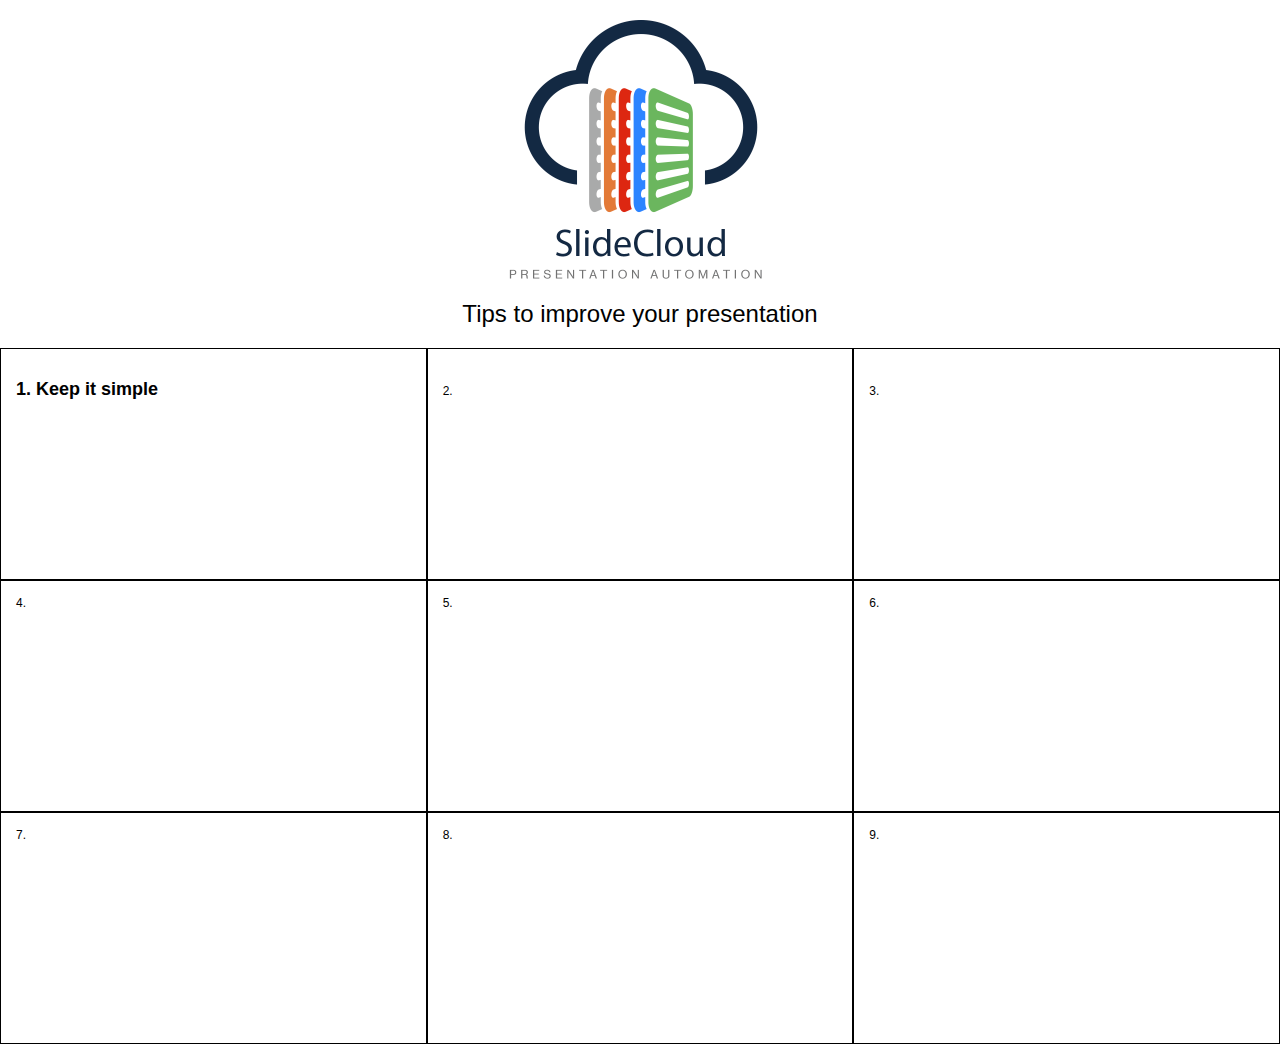
==== www/index.html @ dfdebab3 "Initial commit" ====
<!DOCTYPE html>
<html>
    <head>
        <meta charset="utf-8" />
        <meta name="format-detection" content="telephone=no" />
        <meta name="msapplication-tap-highlight" content="no" />
        <!-- WARNING: for iOS 7, remove the width=device-width and height=device-height attributes. See https://issues.apache.org/jira/browse/CB-4323 -->
        <meta name="viewport" content="user-scalable=no, initial-scale=1, maximum-scale=1, minimum-scale=1, width=device-width, height=device-height, target-densitydpi=device-dpi" />
        <link rel="stylesheet" type="text/css" href="css/index.css" />
        <title>SlideCloud</title>
    </head>
    <body>
		<div class="main">	
			<div>
				<img class="main-logo" src="img/slidecloud.png" srcset="img/slidecloud.png 1x , img/slidecloud@2x.png 2x" />
				<h1>Tips to improve your presentation</h1>
			</div>
					
			<div class="grid">
				<div class="grid-row">
					<div class="grid-cell">
						<h2>1. Keep it simple</h2>
						<div class="overlay">
							<div class="overlay-inner">
								<h2>1. Keep it simple</h2>
								<p>Lorem Ipsum is simply dummy text of the printing and typesetting industry. Lorem Ipsum has been the industry's standard dummy text ever since the 1500s, when an unknown printer took a galley of type and scrambled it to make a type specimen book. It has survived not only five centuries, but also the leap into electronic typesetting, remaining essentially unchanged. It was popularised in the 1960s with the release of Letraset sheets containing Lorem Ipsum passages, and more recently with desktop publishing software like Aldus PageMaker including versions of Lorem Ipsum.</p>
							</div>
						</div>
					</div>
					<div class="grid-cell">2.</div>
					<div class="grid-cell">3.</div>
				</div>
				<div class="grid-row">
					<div class="grid-cell">4.</div>
					<div class="grid-cell">5.</div>
					<div class="grid-cell">6.</div>
				</div>
				<div class="grid-row">
					<div class="grid-cell">7.</div>
					<div class="grid-cell">8.</div>
					<div class="grid-cell">9.</div>
				</div>
			</div>
			
			
			
		</div>
		
        <script type="text/javascript" src="cordova.js"></script>
		<script type="text/javascript" src="js/jquery-1.12.1.min.js"></script>
        <script type="text/javascript" src="js/app.js"></script>
    </body>
</html>
---- www/css/index.css ----
/*
 * Licensed to the Apache Software Foundation (ASF) under one
 * or more contributor license agreements.  See the NOTICE file
 * distributed with this work for additional information
 * regarding copyright ownership.  The ASF licenses this file
 * to you under the Apache License, Version 2.0 (the
 * "License"); you may not use this file except in compliance
 * with the License.  You may obtain a copy of the License at
 *
 * http://www.apache.org/licenses/LICENSE-2.0
 *
 * Unless required by applicable law or agreed to in writing,
 * software distributed under the License is distributed on an
 * "AS IS" BASIS, WITHOUT WARRANTIES OR CONDITIONS OF ANY
 * KIND, either express or implied.  See the License for the
 * specific language governing permissions and limitations
 * under the License.
 */
* {
    -webkit-tap-highlight-color: rgba(0,0,0,0); /* make transparent link selection, adjust last value opacity 0 to 1.0 */
}

body {
    -webkit-touch-callout: none;                /* prevent callout to copy image, etc when tap to hold */
    -webkit-text-size-adjust: none;             /* prevent webkit from resizing text to fit */
    -webkit-user-select: none;                  /* prevent copy paste, to allow, change 'none' to 'text' */
    background-attachment:fixed;
    font-family:'HelveticaNeue-Light', 'HelveticaNeue', Helvetica, Arial, sans-serif;
    font-size:12px;
    height:100%;
    margin:0px;
    padding:0px;
    width:100%;
}


.main-logo{
	margin: 0 auto;display:block;
	width: 300px;
	height: 300px;
}

.grid{
	margin-top:20px;
}

.grid-row{
	display:table;
	width:100%;
}

.grid-cell{
	display:table-cell;
	width: 33%;
	height: 200px;
	border: 1px solid black;
	padding: 15px;
}

.overlay{
	position: absolute;
	top:0;
	left:0;
	width: 100%;
	height: 100%;
	background-color: rgba(0,0,0,0.4);
	z-index: 99;
	display:none;
}

.overlay-inner{
	margin: auto;
	margin-top: 300px;
	width: 80%;
	height: 60%;
	border: 1px solid black;
	background-color: #fff;
	padding: 20px;
}

/* Landscape layout (with min-width) */
@media screen and (min-aspect-ratio: 1/1) and (min-width:400px) {
	
}

h1 {
    font-size:24px;
    font-weight:normal;
    margin:0px;
    overflow:visible;
    padding:0px;
    text-align:center;
}
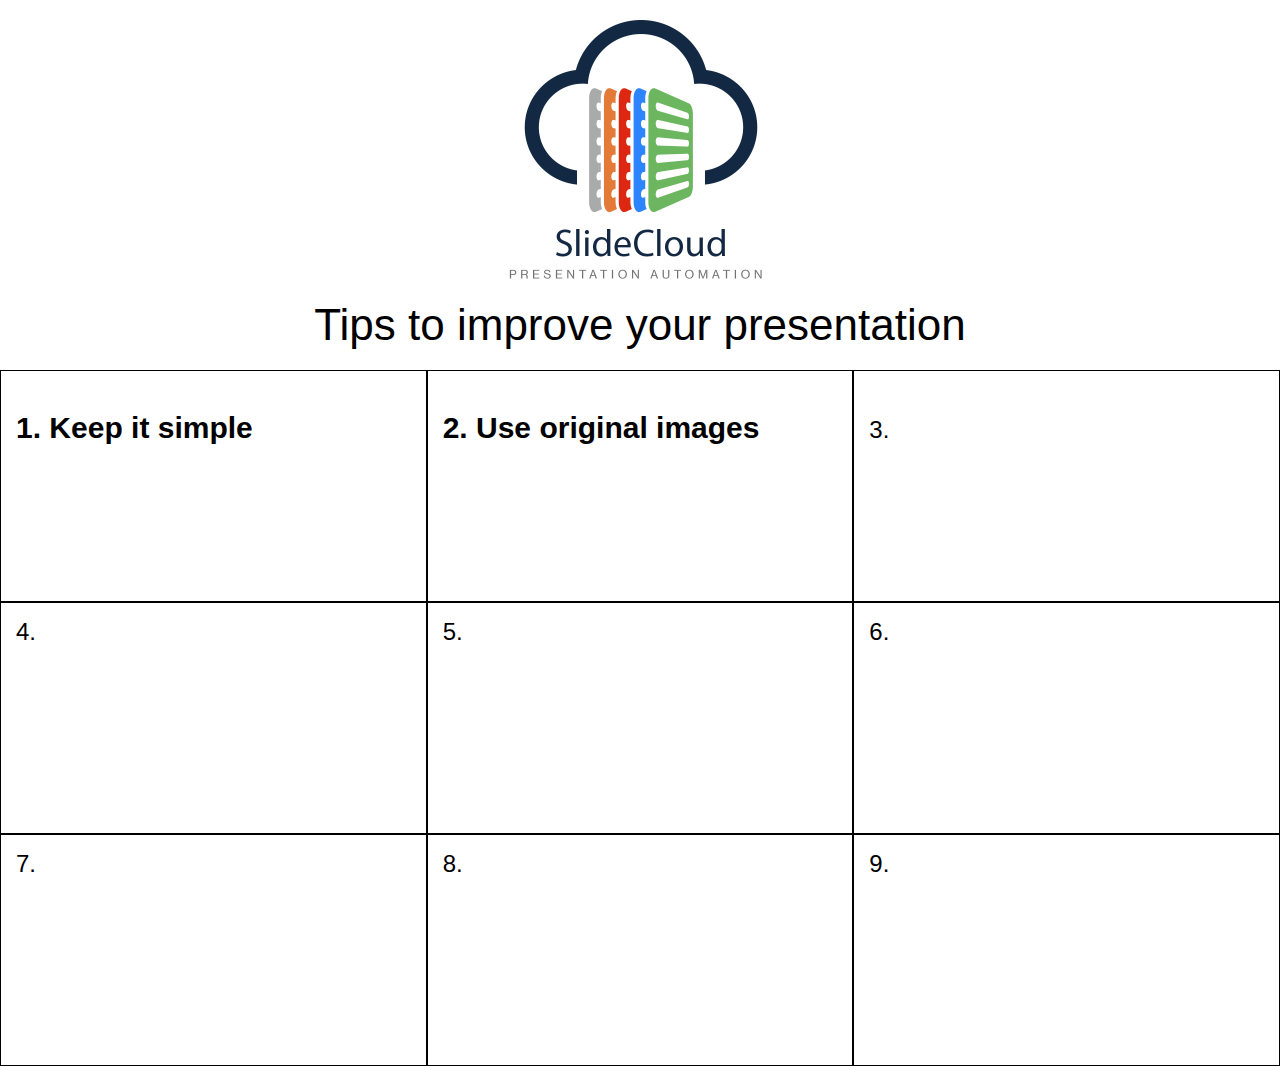
==== commit b9cc5b65: "Bigger fonts, more copy" ====
--- a/www/index.html
+++ b/www/index.html
@@ -23,11 +23,21 @@
 						<div class="overlay">
 							<div class="overlay-inner">
 								<h2>1. Keep it simple</h2>
-								<p>Lorem Ipsum is simply dummy text of the printing and typesetting industry. Lorem Ipsum has been the industry's standard dummy text ever since the 1500s, when an unknown printer took a galley of type and scrambled it to make a type specimen book. It has survived not only five centuries, but also the leap into electronic typesetting, remaining essentially unchanged. It was popularised in the 1960s with the release of Letraset sheets containing Lorem Ipsum passages, and more recently with desktop publishing software like Aldus PageMaker including versions of Lorem Ipsum.</p>
+								<p>Can you get your message across with as few slides as possible?</p>
+								<p>For some presentations, the ideal number of slides might be none at all.</p>
 							</div>
 						</div>
 					</div>
-					<div class="grid-cell">2.</div>
+					<div class="grid-cell">
+						<h2>2. Use original images</h2>
+						<div class="overlay">
+							<div class="overlay-inner">
+								<h2>2. Use original images</h2>
+								<p>Certain images are over-used in presenations.</p>
+								<p>Pictures of Gears, Arhcery targets, Handshakes and People holding hands around a globe are all too common.</p>
+							</div>
+						</div>
+					</div>
 					<div class="grid-cell">3.</div>
 				</div>
 				<div class="grid-row">
@@ -49,5 +59,9 @@
         <script type="text/javascript" src="cordova.js"></script>
 		<script type="text/javascript" src="js/jquery-1.12.1.min.js"></script>
         <script type="text/javascript" src="js/app.js"></script>
+        <script type="text/javascript" src="js/index.js"></script>
+		<script type="text/javascript">
+            app.initialize();
+        </script>
     </body>
 </html>
--- a/www/css/index.css
+++ b/www/css/index.css
@@ -26,7 +26,7 @@
     -webkit-user-select: none;                  /* prevent copy paste, to allow, change 'none' to 'text' */
     background-attachment:fixed;
     font-family:'HelveticaNeue-Light', 'HelveticaNeue', Helvetica, Arial, sans-serif;
-    font-size:12px;
+    font-size:24px;
     height:100%;
     margin:0px;
     padding:0px;
@@ -75,7 +75,7 @@
 	height: 60%;
 	border: 1px solid black;
 	background-color: #fff;
-	padding: 20px;
+	padding: 20px 40px;
 }
 
 /* Landscape layout (with min-width) */
@@ -84,10 +84,14 @@
 }
 
 h1 {
-    font-size:24px;
+    font-size:44px;
     font-weight:normal;
     margin:0px;
     overflow:visible;
     padding:0px;
     text-align:center;
 }
+
+h2{
+	font-size:30px;
+}
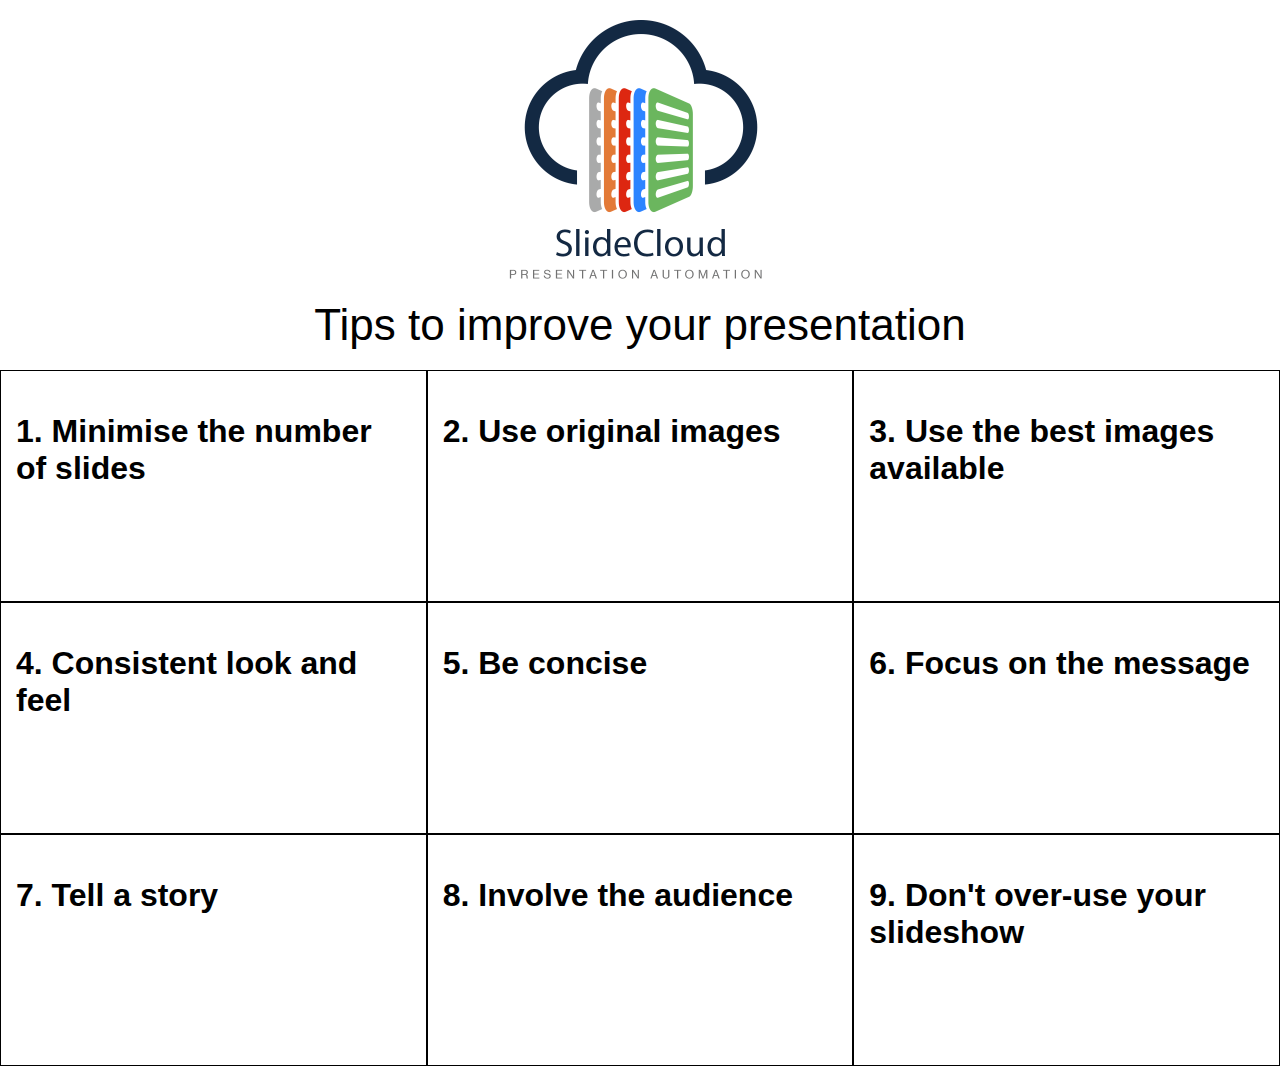
==== commit 556f1ef9: "More copy" ====
--- a/www/index.html
+++ b/www/index.html
@@ -19,10 +19,10 @@
 			<div class="grid">
 				<div class="grid-row">
 					<div class="grid-cell">
-						<h2>1. Keep it simple</h2>
+						<h2>1. Minimise the number of slides</h2>
 						<div class="overlay">
 							<div class="overlay-inner">
-								<h2>1. Keep it simple</h2>
+								<h2>1. Minimise the number of slides</h2>
 								<p>Can you get your message across with as few slides as possible?</p>
 								<p>For some presentations, the ideal number of slides might be none at all.</p>
 							</div>
@@ -32,23 +32,96 @@
 						<h2>2. Use original images</h2>
 						<div class="overlay">
 							<div class="overlay-inner">
-								<h2>2. Use original images</h2>
-								<p>Certain images are over-used in presenations.</p>
+								<h2>2. Avoid over-used images</h2>
+								<p>Certain images are over-used in presenations, which can lead to your audience quickly losing interest.</p>
 								<p>Pictures of Gears, Arhcery targets, Handshakes and People holding hands around a globe are all too common.</p>
 							</div>
 						</div>
 					</div>
-					<div class="grid-cell">3.</div>
+					<div class="grid-cell">
+						<h2>3. Use the best images available </h2>
+						<div class="overlay">
+							<div class="overlay-inner">
+								<h2>3. Use the best images available </h2>
+								<p>It is estimated that 85% of the photos used in presentations are taken from Google Images.</p>
+								<p>But did you know that Getty Images has made large numbers of professional photographs available for free?</p>
+								<p>If your presentation relies on imagery, there is no excuse for not finding great pictures.</p>
+							</div>
+						</div>
+					</div>
+				</div>
+				
+				<div class="grid-row">
+					<div class="grid-cell">
+						<h2>4. Consistent look and feel</h2>
+						<div class="overlay">
+							<div class="overlay-inner">
+								<h2>4. Consistent look and feel</h2>
+								<p>An inconsistent look and feel can distract users from the message of your presentation.</p>
+							</div>
+						</div>
+						
+					</div>
+					<div class="grid-cell">
+						<h2>5. Be concise</h2>
+						<div class="overlay">
+							<div class="overlay-inner">
+								<h2>5. Be concise</h2>							
+								<p>Try to communicate points using as little text as possible.</p>
+								<p>This will also allow you to use a suitably large font to ensure that your slides are readable.</p>
+							</div>
+						</div>
+					</div>
+					<div class="grid-cell">
+						<h2>6. Focus on the message</h2>
+						<div class="overlay">
+							<div class="overlay-inner">
+								<h2>6. Focus on the message</h2>
+								<p>Consider the message that you want you audience to retain, focus your effort on conveying it.</p>
+								<p>Use images for illustration only. Any design elements that distract from the message should not be used.</p>
+							</div>
+						</div>
+					</div>
 				</div>
 				<div class="grid-row">
-					<div class="grid-cell">4.</div>
-					<div class="grid-cell">5.</div>
-					<div class="grid-cell">6.</div>
-				</div>
-				<div class="grid-row">
-					<div class="grid-cell">7.</div>
-					<div class="grid-cell">8.</div>
-					<div class="grid-cell">9.</div>
+					<div class="grid-cell">
+						<h2>7. Tell a story</h2>
+						<div class="overlay">
+							<div class="overlay-inner">
+								<h2>7. Tell a story</h2>
+								
+								<p>If you can use stories in your presentation, your audience is more likely to engage and to remember your points afterwards.</p> 
+								<p>Including stories in your presentation is helpful, but ideally your whole presentation should act like a story.</p>
+							</div>
+						</div>
+					
+					</div>
+					<div class="grid-cell">
+						<h2>8. Involve the audience</h2>
+						<div class="overlay">
+							<div class="overlay-inner">
+								<h2>8. Involve the audience</h2>
+								
+								<p>The audience is more likely to engage with your presentation as active participants rather than listeners.</p>
+								<p>Presentation is not theatre; don't be afraid to break the fourth wall.</p>
+								<p>There are many ways to invlove the audience, from a simple show of hands, to role playing and group exercises.</p>
+								
+							</div>
+						</div>
+					</div>
+					<div class="grid-cell">
+						<h2>9. Don't over-use your slideshow</h2>
+						<div class="overlay">
+							<div class="overlay-inner">
+								<h2>9. Don't over-use your slideshow</h2>
+								
+								<p>Remember that your slideshow should support your presentation, not be the presentation itself.</p>
+								<p>There are many other factors to consider, such as vocal delivery, body language and use of activities.</p>
+								<p>TED's most viewed talk of all time hasn't a single slide, and many of TED's most successful talks have a focus on what's said, not seen</p>
+								
+							</div>
+						</div>
+					</div>
 				</div>
 			</div>
 			
--- a/www/css/index.css
+++ b/www/css/index.css
@@ -26,7 +26,7 @@
     -webkit-user-select: none;                  /* prevent copy paste, to allow, change 'none' to 'text' */
     background-attachment:fixed;
     font-family:'HelveticaNeue-Light', 'HelveticaNeue', Helvetica, Arial, sans-serif;
-    font-size:24px;
+    font-size:28px;
     height:100%;
     margin:0px;
     padding:0px;
@@ -72,7 +72,7 @@
 	margin: auto;
 	margin-top: 300px;
 	width: 80%;
-	height: 60%;
+	height: 40%;
 	border: 1px solid black;
 	background-color: #fff;
 	padding: 20px 40px;
@@ -93,5 +93,5 @@
 }
 
 h2{
-	font-size:30px;
+	font-size:32px;
 }
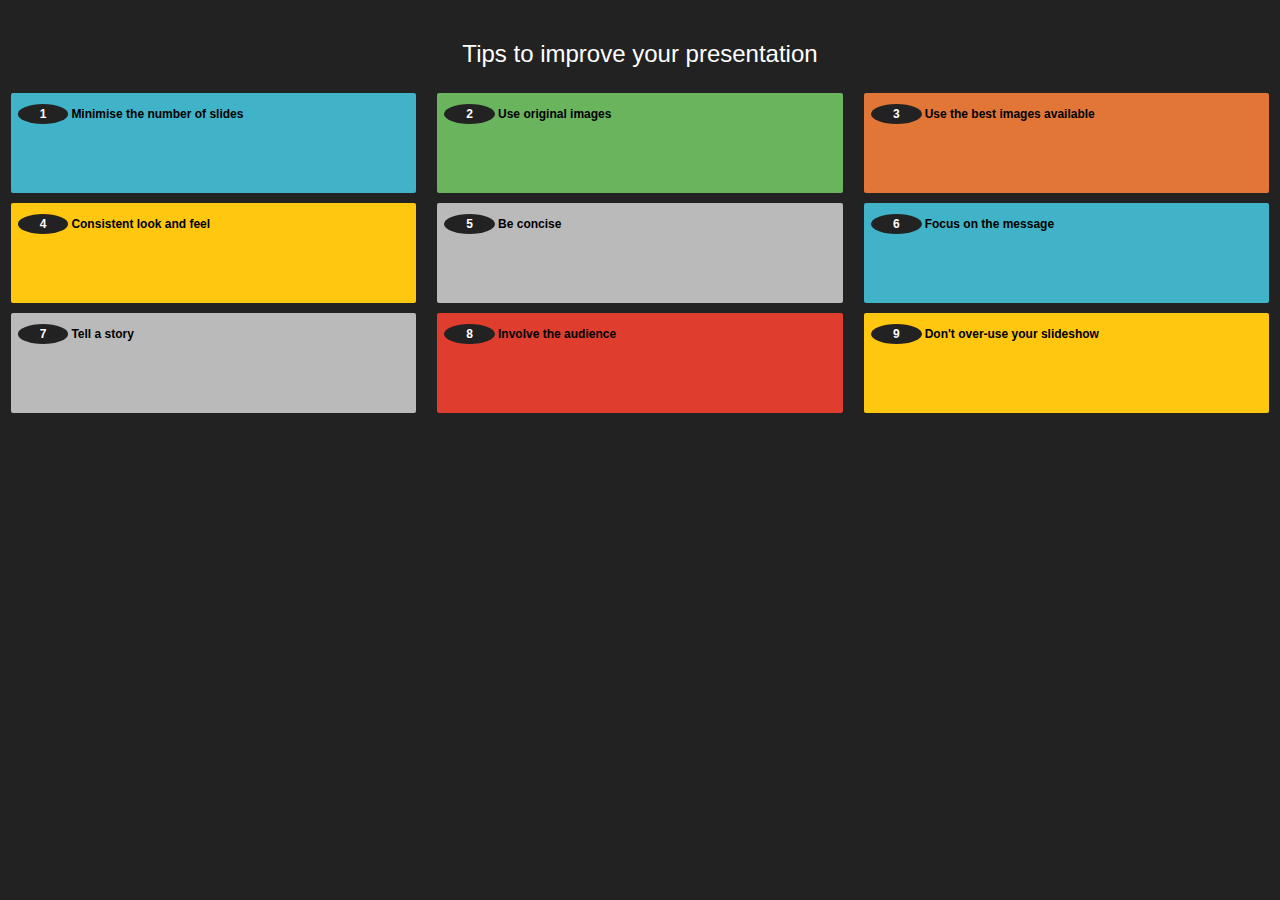
==== commit 32ce3c3a: "Added changes from Pete" ====
--- a/www/index.html
+++ b/www/index.html
@@ -1,4 +1,4 @@
-<!DOCTYPE html>
+﻿<!DOCTYPE html>
 <html>
     <head>
         <meta charset="utf-8" />
@@ -11,122 +11,129 @@
     </head>
     <body>
 		<div class="main">	
-			<div>
-				<img class="main-logo" src="img/slidecloud.png" srcset="img/slidecloud.png 1x , img/slidecloud@2x.png 2x" />
-				<h1>Tips to improve your presentation</h1>
-			</div>
 					
 			<div class="grid">
+                <h1>Tips to improve your presentation</h1>
 				<div class="grid-row">
 					<div class="grid-cell">
-						<h2>1. Minimise the number of slides</h2>
-						<div class="overlay">
-							<div class="overlay-inner">
-								<h2>1. Minimise the number of slides</h2>
-								<p>Can you get your message across with as few slides as possible?</p>
-								<p>For some presentations, the ideal number of slides might be none at all.</p>
-							</div>
-						</div>
+                        <div class="inner sky">
+                            <h2><span>1</span> Minimise the number of slides</h2>
+                            <div class="overlay">
+                                <div class="overlay-inner">
+                                    <h2>1. Minimise the number of slides</h2>
+                                    <p>Can you get your message across with as few slides as possible?</p>
+                                    <p>For some presentations, the ideal number of slides might be none at all.</p>
+                                </div>
+                            </div>
+                        </div>
 					</div>
 					<div class="grid-cell">
-						<h2>2. Use original images</h2>
-						<div class="overlay">
-							<div class="overlay-inner">
-								<h2>2. Avoid over-used images</h2>
-								<p>Certain images are over-used in presenations, which can lead to your audience quickly losing interest.</p>
-								<p>Pictures of Gears, Arhcery targets, Handshakes and People holding hands around a globe are all too common.</p>
-							</div>
-						</div>
+						<div class="inner green">
+                            <h2><span>2</span> Use original images</h2>
+						    <div class="overlay">
+							    <div class="overlay-inner">
+								    <h2>2. Avoid over-used images</h2>
+								    <p>Certain images are over-used in presenations, which can lead to your audience quickly losing interest.</p>
+								    <p>Pictures of Gears, Arhcery targets, Handshakes and People holding hands around a globe are all too common.</p>
+							    </div>
+						    </div>
+                        </div>
 					</div>
 					<div class="grid-cell">
-						<h2>3. Use the best images available </h2>
-						<div class="overlay">
-							<div class="overlay-inner">
-								<h2>3. Use the best images available </h2>
-								<p>It is estimated that 85% of the photos used in presentations are taken from Google Images.</p>
-								<p>But did you know that Getty Images has made large numbers of professional photographs available for free?</p>
-								<p>If your presentation relies on imagery, there is no excuse for not finding great pictures.</p>
-							</div>
-						</div>
-					</div>
+                        <div class="inner orange">
+                            <h2><span>3</span> Use the best images available </h2>
+                            <div class="overlay">
+                                <div class="overlay-inner">
+                                    <h2>3. Use the best images available </h2>
+                                    <p>It is estimated that 85% of the photos used in presentations are taken from Google Images.</p>
+                                    <p>But did you know that Getty Images has made large numbers of professional photographs available for free?</p>
+                                    <p>If your presentation relies on imagery, there is no excuse for not finding great pictures.</p>
+                                </div>
+                            </div>
+                        </div>
+                    </div>
 				</div>
 				
 				<div class="grid-row">
 					<div class="grid-cell">
-						<h2>4. Consistent look and feel</h2>
-						<div class="overlay">
-							<div class="overlay-inner">
-								<h2>4. Consistent look and feel</h2>
-								<p>An inconsistent look and feel can distract users from the message of your presentation.</p>
-							</div>
-						</div>
-						
-					</div>
+                        <div class="inner yellow">
+                            <h2><span>4</span> Consistent look and feel</h2>
+                            <div class="overlay">
+                                <div class="overlay-inner">
+                                    <h2>4. Consistent look and feel</h2>
+                                    <p>An inconsistent look and feel can distract users from the message of your presentation.</p>
+                                </div>
+                            </div>
+                        </div>
+                    </div>
 					<div class="grid-cell">
-						<h2>5. Be concise</h2>
-						<div class="overlay">
-							<div class="overlay-inner">
-								<h2>5. Be concise</h2>							
-								<p>Try to communicate points using as little text as possible.</p>
-								<p>This will also allow you to use a suitably large font to ensure that your slides are readable.</p>
-							</div>
-						</div>
-					</div>
+                        <div class="inner grey">
+                            <h2><span>5</span> Be concise</h2>
+                            <div class="overlay">
+                                <div class="overlay-inner">
+                                    <h2>5. Be concise</h2>
+                                    <p>Try to communicate points using as little text as possible.</p>
+                                    <p>This will also allow you to use a suitably large font to ensure that your slides are readable.</p>
+                                </div>
+                            </div>
+                        </div>
+                    </div>
 					<div class="grid-cell">
-						<h2>6. Focus on the message</h2>
-						<div class="overlay">
-							<div class="overlay-inner">
-								<h2>6. Focus on the message</h2>
-								<p>Consider the message that you want you audience to retain, focus your effort on conveying it.</p>
-								<p>Use images for illustration only. Any design elements that distract from the message should not be used.</p>
-							</div>
-						</div>
-					</div>
+                        <div class="inner sky">
+                            <h2><span>6</span> Focus on the message</h2>
+                            <div class="overlay">
+                                <div class="overlay-inner">
+                                    <h2>6. Focus on the message</h2>
+                                    <p>Consider the message that you want you audience to retain, focus your effort on conveying it.</p>
+                                    <p>Use images for illustration only. Any design elements that distract from the message should not be used.</p>
+                                </div>
+                            </div>
+                        </div>
+                    </div>
 				</div>
 				<div class="grid-row">
 					<div class="grid-cell">
-						<h2>7. Tell a story</h2>
-						<div class="overlay">
-							<div class="overlay-inner">
-								<h2>7. Tell a story</h2>
-								
-								<p>If you can use stories in your presentation, your audience is more likely to engage and to remember your points afterwards.</p> 
-								<p>Including stories in your presentation is helpful, but ideally your whole presentation should act like a story.</p>
-							</div>
-						</div>
-					
-					</div>
+                        <div class="inner grey">
+                            <h2><span>7</span> Tell a story</h2>
+                            <div class="overlay">
+                                <div class="overlay-inner">
+                                    <h2>7. Tell a story</h2>
+                                    <p>If you can use stories in your presentation, your audience is more likely to engage and to remember your points afterwards.</p>
+                                    <p>Including stories in your presentation is helpful, but ideally your whole presentation should act like a story.</p>
+                                </div>
+                            </div>
+                        </div>
+                    </div>
 					<div class="grid-cell">
-						<h2>8. Involve the audience</h2>
-						<div class="overlay">
-							<div class="overlay-inner">
-								<h2>8. Involve the audience</h2>
-								
-								<p>The audience is more likely to engage with your presentation as active participants rather than listeners.</p>
-								<p>Presentation is not theatre; don't be afraid to break the fourth wall.</p>
-								<p>There are many ways to invlove the audience, from a simple show of hands, to role playing and group exercises.</p>
-								
-							</div>
-						</div>
-					</div>
+                        <div class="inner red">
+                            <h2><span>8</span> Involve the audience</h2>
+                            <div class="overlay">
+                                <div class="overlay-inner">
+                                    <h2>8. Involve the audience</h2>
+                                    <p>The audience is more likely to engage with your presentation as active participants rather than listeners.</p>
+                                    <p>Presentation is not theatre; don't be afraid to break the fourth wall.</p>
+                                    <p>There are many ways to invlove the audience, from a simple show of hands, to role playing and group exercises.</p>
+
+                                </div>
+                            </div>
+                        </div>
+                    </div>
 					<div class="grid-cell">
-						<h2>9. Don't over-use your slideshow</h2>
-						<div class="overlay">
-							<div class="overlay-inner">
-								<h2>9. Don't over-use your slideshow</h2>
-								
-								<p>Remember that your slideshow should support your presentation, not be the presentation itself.</p>
-								<p>There are many other factors to consider, such as vocal delivery, body language and use of activities.</p>
-								<p>TED's most viewed talk of all time hasn't a single slide, and many of TED's most successful talks have a focus on what's said, not seen</p>
-								
-							</div>
-						</div>
-					</div>
+                        <div class="inner yellow">
+                            <h2><span>9</span> Don't over-use your slideshow</h2>
+                            <div class="overlay">
+                                <div class="overlay-inner">
+                                    <h2>9. Don't over-use your slideshow</h2>
+                                    <p>Remember that your slideshow should support your presentation, not be the presentation itself.</p>
+                                    <p>There are many other factors to consider, such as vocal delivery, body language and use of activities.</p>
+                                    <p>TED's most viewed talk of all time hasn't a single slide, and many of TED's most successful talks have a focus on what's said, not seen</p>
+
+                                </div>
+                            </div>
+                        </div>
+                    </div>
 				</div>
 			</div>
-			
-			
-			
 		</div>
 		
         <script type="text/javascript" src="cordova.js"></script>
--- a/www/css/index.css
+++ b/www/css/index.css
@@ -31,8 +31,19 @@
     margin:0px;
     padding:0px;
     width:100%;
+    background:#222;
 }
-
+.splash {
+	position: absolute;
+	top:0;
+	left:0;
+	width: 100%;
+	height: 100%;
+	background-color: rgba(255,255,255,1);
+	z-index: 999;
+	display:block;
+    padding-top:50px;
+}
 
 .main-logo{
 	margin: 0 auto;display:block;
@@ -41,7 +52,7 @@
 }
 
 .grid{
-	margin-top:20px;
+	margin-top:40px;
 }
 
 .grid-row{
@@ -52,9 +63,10 @@
 .grid-cell{
 	display:table-cell;
 	width: 33%;
-	height: 200px;
-	border: 1px solid black;
-	padding: 15px;
+	height: auto;
+	border: none;
+    background:none;
+    vertical-align:top;
 }
 
 .overlay{
@@ -70,11 +82,13 @@
 
 .overlay-inner{
 	margin: auto;
-	margin-top: 300px;
+	margin-top: 100px;
 	width: 80%;
 	height: 40%;
 	border: 1px solid black;
 	background-color: #fff;
+    background-image:url(../img/slidecloud-bg.png);
+    background-size:contain;
 	padding: 20px 40px;
 }
 
@@ -84,14 +98,62 @@
 }
 
 h1 {
-    font-size:44px;
+    font-size:1.5rem;
     font-weight:normal;
-    margin:0px;
+    margin:0px 0 20px 0;
     overflow:visible;
     padding:0px;
     text-align:center;
+    color:#ffffff;
 }
 
 h2{
-	font-size:32px;
+	font-size:1rem;
+    line-height:1;
 }
+
+/* color grid cells */
+.grid-cell .inner
+{
+    box-sizing:border-box;
+    background:#646464;
+    height: auto;
+    min-height:100px;
+    width:95% !important;
+    margin:5px 2.5%;
+	border: none;
+    border-radius:2px;
+	padding: 5px 5px;
+}
+.grid-cell .inner h2
+{
+    font-size:0.75rem !important;
+}
+.grid-cell .inner p
+{
+    font-size:0.75rem !important;
+}
+.grid-cell .inner .overlay-inner h2 {
+    font-size:1rem !important;
+}
+.grid-cell .inner .overlay-inner p {
+    font-size:1rem !important;
+}
+
+.grid-cell .inner h2 span{
+    display:block;
+    float:left;
+    border-radius:50%;
+    background:#222;
+    color:#fff;
+    padding:0.25rem 0.35rem;
+    margin:-4px 3px 40px 2px;
+    width:10%;
+    text-align:center;
+}
+.inner.sky{background:#40B3C8;}
+.inner.green{background:#6AB45D;}
+.inner.orange {background: #E17637;}
+.inner.red {background: #DF3E2E;}
+.inner.grey {background: #BABABA;}
+.inner.yellow {background: #FFC710;}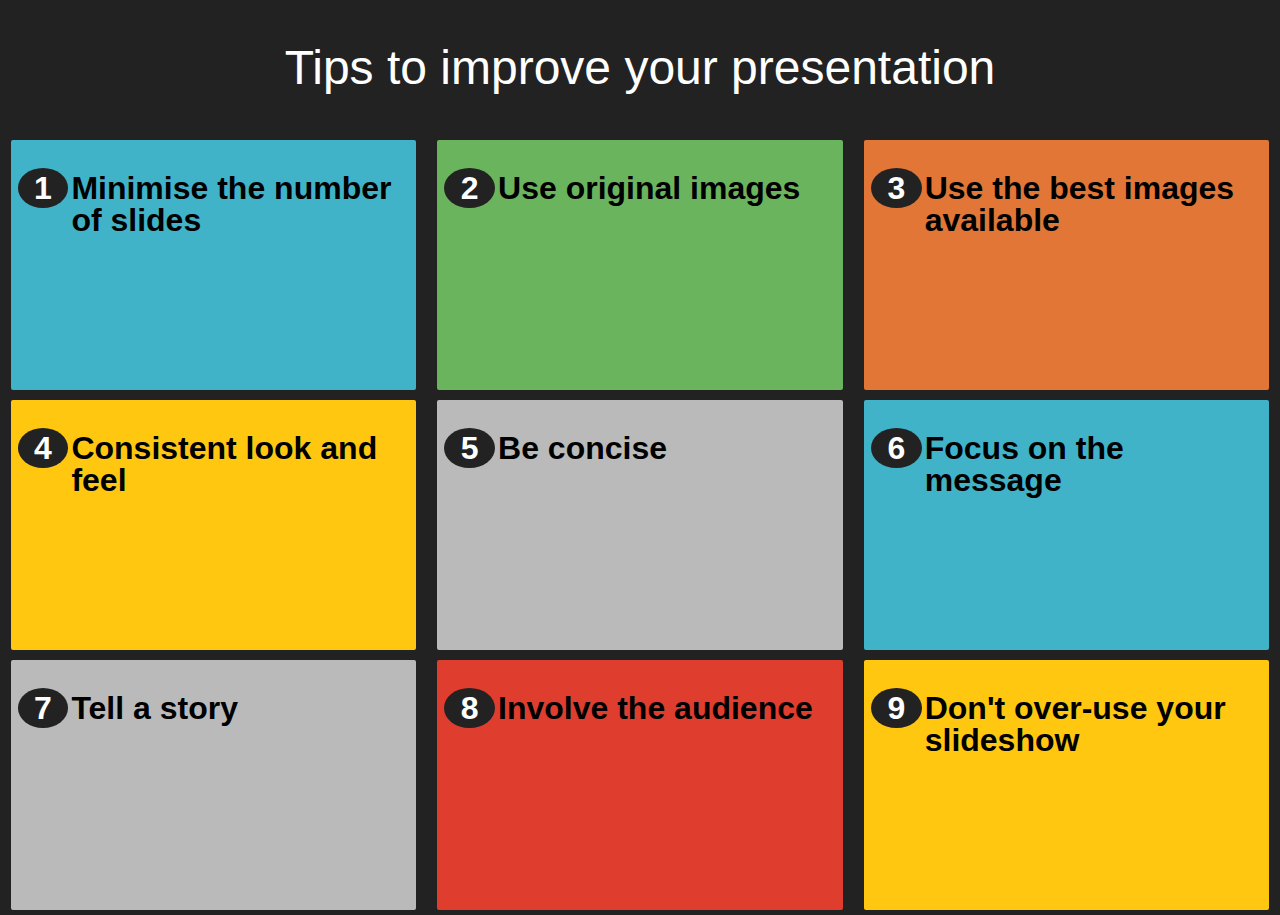
==== commit cafcd394: "Typos, font size increase" ====
--- a/www/index.html
+++ b/www/index.html
@@ -33,7 +33,7 @@
 						    <div class="overlay">
 							    <div class="overlay-inner">
 								    <h2>2. Avoid over-used images</h2>
-								    <p>Certain images are over-used in presenations, which can lead to your audience quickly losing interest.</p>
+								    <p>Certain images are over-used in presentations, which can lead to your audience quickly losing interest.</p>
 								    <p>Pictures of Gears, Arhcery targets, Handshakes and People holding hands around a globe are all too common.</p>
 							    </div>
 						    </div>
@@ -84,7 +84,7 @@
                             <div class="overlay">
                                 <div class="overlay-inner">
                                     <h2>6. Focus on the message</h2>
-                                    <p>Consider the message that you want you audience to retain, focus your effort on conveying it.</p>
+                                    <p>Consider the message that you want your audience to retain, focus your effort on conveying it.</p>
                                     <p>Use images for illustration only. Any design elements that distract from the message should not be used.</p>
                                 </div>
                             </div>
--- a/www/css/index.css
+++ b/www/css/index.css
@@ -26,23 +26,12 @@
     -webkit-user-select: none;                  /* prevent copy paste, to allow, change 'none' to 'text' */
     background-attachment:fixed;
     font-family:'HelveticaNeue-Light', 'HelveticaNeue', Helvetica, Arial, sans-serif;
-    font-size:28px;
+    font-size:2rem;
     height:100%;
     margin:0px;
     padding:0px;
     width:100%;
     background:#222;
-}
-.splash {
-	position: absolute;
-	top:0;
-	left:0;
-	width: 100%;
-	height: 100%;
-	background-color: rgba(255,255,255,1);
-	z-index: 999;
-	display:block;
-    padding-top:50px;
 }
 
 .main-logo{
@@ -63,7 +52,7 @@
 .grid-cell{
 	display:table-cell;
 	width: 33%;
-	height: auto;
+	height: 200px;
 	border: none;
     background:none;
     vertical-align:top;
@@ -84,11 +73,12 @@
 	margin: auto;
 	margin-top: 100px;
 	width: 80%;
-	height: 40%;
+	min-height: 40%;
 	border: 1px solid black;
 	background-color: #fff;
     background-image:url(../img/slidecloud-bg.png);
     background-size:contain;
+    background-repeat:no-repeat;
 	padding: 20px 40px;
 }
 
@@ -98,9 +88,9 @@
 }
 
 h1 {
-    font-size:1.5rem;
+    font-size:3rem;
     font-weight:normal;
-    margin:0px 0 20px 0;
+    margin:0px 0 40px 0;
     overflow:visible;
     padding:0px;
     text-align:center;
@@ -108,7 +98,7 @@
 }
 
 h2{
-	font-size:1rem;
+	font-size:2.5rem;
     line-height:1;
 }
 
@@ -118,7 +108,7 @@
     box-sizing:border-box;
     background:#646464;
     height: auto;
-    min-height:100px;
+    min-height:250px;
     width:95% !important;
     margin:5px 2.5%;
 	border: none;
@@ -127,17 +117,17 @@
 }
 .grid-cell .inner h2
 {
-    font-size:0.75rem !important;
+    font-size:2rem !important;
 }
 .grid-cell .inner p
 {
-    font-size:0.75rem !important;
+    font-size:2rem !important;
 }
 .grid-cell .inner .overlay-inner h2 {
-    font-size:1rem !important;
+    font-size:2.5rem !important;
 }
 .grid-cell .inner .overlay-inner p {
-    font-size:1rem !important;
+    font-size:2.5rem !important;
 }
 
 .grid-cell .inner h2 span{
@@ -147,7 +137,7 @@
     background:#222;
     color:#fff;
     padding:0.25rem 0.35rem;
-    margin:-4px 3px 40px 2px;
+    margin:-4px 3px 150px 2px;
     width:10%;
     text-align:center;
 }
